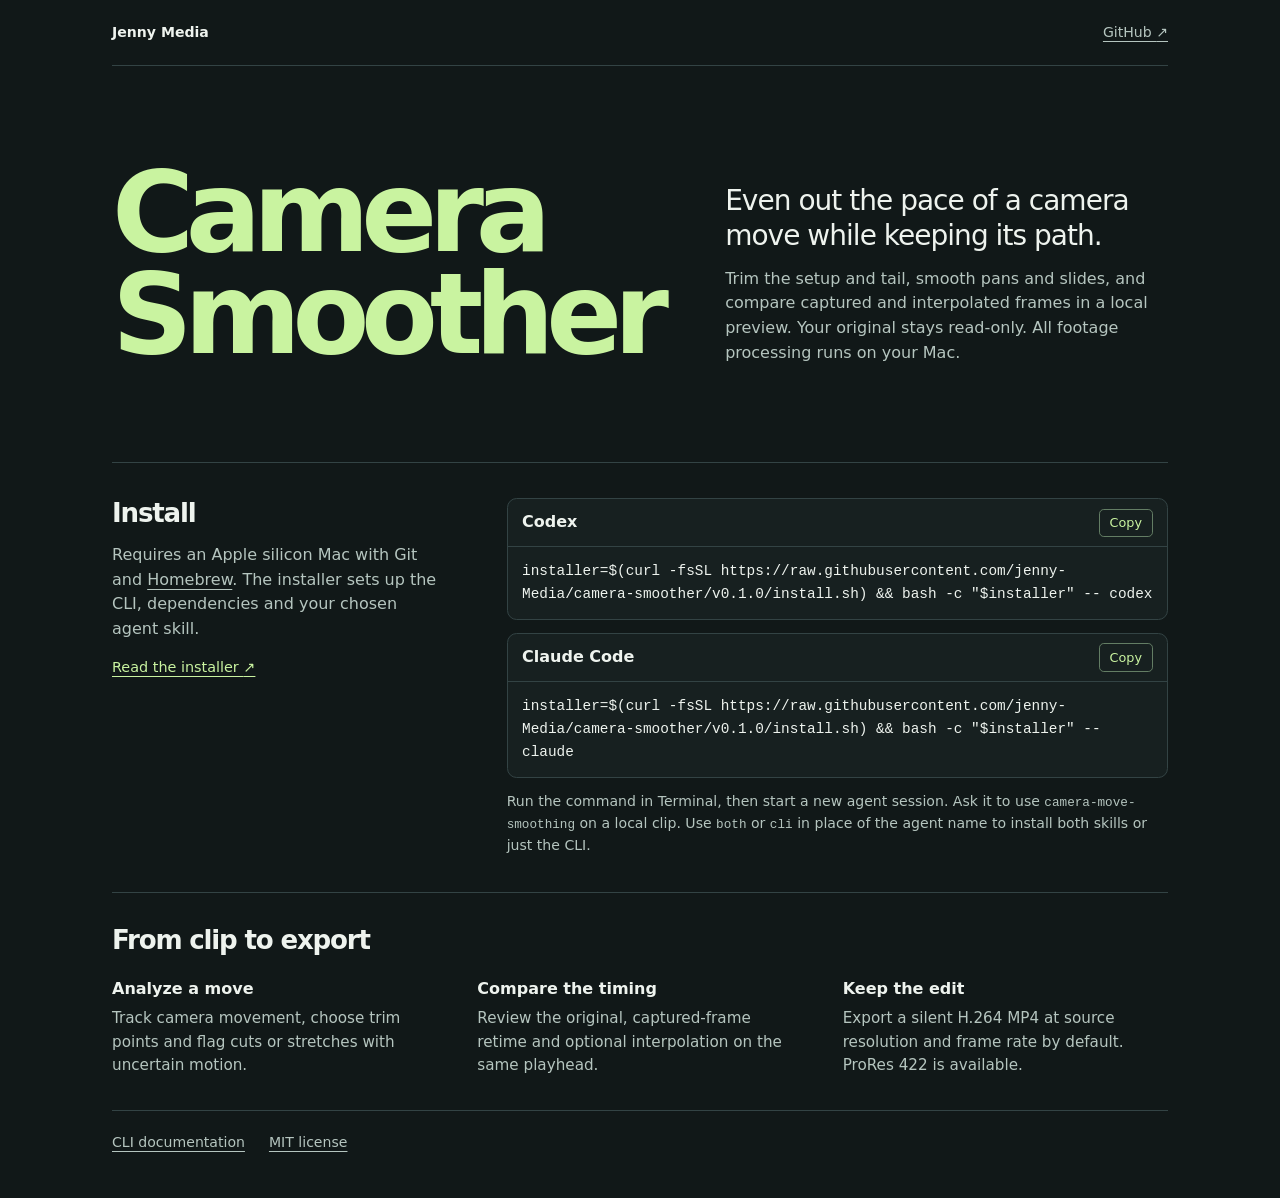
==== site/index.html @ d66e1d0a "Use smooth.jenny.media for the install site" ====
<!doctype html>
<html lang="en">
<head>
  <meta charset="utf-8">
  <meta name="viewport" content="width=device-width, initial-scale=1">
  <meta name="description" content="Even out pans, slides and push-ins on your Mac. Install the open-source Camera Smoother CLI for Codex or Claude Code.">
  <meta name="theme-color" content="#111818">
  <link rel="canonical" href="https://smooth.jenny.media/">
  <link rel="stylesheet" href="style.css">
  <script src="copy.js" defer></script>
  <title>Camera Smoother · Local camera-move retiming</title>
</head>
<body>
  <header class="shell masthead">
    <a class="publisher" href="https://jenny.media/">Jenny Media</a>
    <a href="https://github.com/jenny-Media/camera-smoother">GitHub <span aria-hidden="true">↗</span></a>
  </header>
  <main class="shell">
    <section class="intro" aria-labelledby="title">
      <h1 id="title">Camera<br>Smoother</h1>
      <div class="intro-copy">
        <p class="lede">Even out the pace of a camera move while keeping its path.</p>
        <p>Trim the setup and tail, smooth pans and slides, and compare captured and interpolated frames in a local preview. Your original stays read-only. All footage processing runs on your Mac.</p>
      </div>
    </section>

    <section class="installation" aria-labelledby="install">
      <div class="section-copy">
        <h2 id="install">Install</h2>
        <p>Requires an Apple silicon Mac with Git and <a href="https://brew.sh/">Homebrew</a>. The installer sets up the CLI, dependencies and your chosen agent skill.</p>
        <a class="text-link" href="https://github.com/jenny-Media/camera-smoother/blob/v0.1.0/install.sh">Read the installer <span aria-hidden="true">↗</span></a>
      </div>
      <div class="commands">
        <div class="command">
          <div class="command-header"><h3>Codex</h3><button type="button" data-copy="codex-command" aria-label="Copy Codex install command" hidden>Copy</button></div>
          <pre><code id="codex-command">installer=$(curl -fsSL https://raw.githubusercontent.com/jenny-Media/camera-smoother/v0.1.0/install.sh) &amp;&amp; bash -c "$installer" -- codex</code></pre>
        </div>
        <div class="command">
          <div class="command-header"><h3>Claude Code</h3><button type="button" data-copy="claude-command" aria-label="Copy Claude Code install command" hidden>Copy</button></div>
          <pre><code id="claude-command">installer=$(curl -fsSL https://raw.githubusercontent.com/jenny-Media/camera-smoother/v0.1.0/install.sh) &amp;&amp; bash -c "$installer" -- claude</code></pre>
        </div>
        <p class="next-step">Run the command in Terminal, then start a new agent session. Ask it to use <code>camera-move-smoothing</code> on a local clip. Use <code>both</code> or <code>cli</code> in place of the agent name to install both skills or just the CLI.</p>
        <p class="copy-status" role="status"></p>
      </div>
    </section>

    <section class="details" aria-labelledby="workflow">
      <h2 id="workflow">From clip to export</h2>
      <ol>
        <li><h3>Analyze a move</h3><p>Track camera movement, choose trim points and flag cuts or stretches with uncertain motion.</p></li>
        <li><h3>Compare the timing</h3><p>Review the original, captured-frame retime and optional interpolation on the same playhead.</p></li>
        <li><h3>Keep the edit</h3><p>Export a silent H.264 MP4 at source resolution and frame rate by default. ProRes 422 is available.</p></li>
      </ol>
    </section>
  </main>
  <footer class="shell footer">
    <a href="https://github.com/jenny-Media/camera-smoother#readme">CLI documentation</a>
    <a href="https://github.com/jenny-Media/camera-smoother/blob/main/LICENSE">MIT license</a>
  </footer>
</body>
</html>
---- site/style.css ----
:root {
  color-scheme: dark;
  --background: #111818;
  --surface: #172020;
  --line: #334344;
  --ink: #eef3ee;
  --muted: #b5c5bf;
  --accent: #c9f3a0;
  font: 100%/1.55 system-ui, sans-serif;
  color: var(--ink);
  background: var(--background);
}

* { box-sizing: border-box; }
body { margin: 0; }
a { color: inherit; text-underline-offset: .25em; }
a:hover { color: var(--accent); }
button { font: inherit; }
h1, h2, h3, p, pre, ol { margin: 0; }
.shell { width: min(calc(100% - 3rem), 66rem); margin-inline: auto; }
.masthead, .footer {
  display: flex;
  flex-wrap: wrap;
  justify-content: space-between;
  gap: .8rem 1.5rem;
  padding-block: 1.35rem;
  color: var(--muted);
  font-size: .88rem;
}
.masthead { border-bottom: 1px solid var(--line); }
.publisher { color: var(--ink); font-weight: 670; text-decoration: none; }
.intro {
  display: grid;
  grid-template-columns: 1.24fr 1fr;
  gap: 2rem 4rem;
  align-items: end;
  padding-block: clamp(3rem, 7.5vw, 6.6rem);
}
h1 {
  font-size: clamp(3.25rem, 8.8vw, 7rem);
  font-weight: 710;
  letter-spacing: -.075em;
  line-height: .91;
  color: var(--accent);
}
.intro-copy { max-width: 30rem; }
.intro-copy > * + *, .section-copy > * + * { margin-top: .85rem; }
.lede { font-size: clamp(1.25rem, 2.35vw, 1.75rem); line-height: 1.25; letter-spacing: -.035em; }
p { color: var(--muted); }
.lede { color: var(--ink); }
h2 { font-size: 1.63rem; letter-spacing: -.045em; line-height: 1.2; }
h3 { font-size: 1rem; }
.installation {
  display: grid;
  grid-template-columns: minmax(0, 1fr) minmax(0, 2fr);
  gap: 1.65rem 4rem;
  padding-block: 2.2rem;
  border-top: 1px solid var(--line);
}
.text-link { display: inline-block; color: var(--accent); font-size: .9rem; }
.commands { display: grid; gap: .8rem; }
.command { min-width: 0; border: 1px solid var(--line); border-radius: .6rem; background: var(--surface); }
.command-header {
  display: flex;
  justify-content: space-between;
  align-items: center;
  gap: 1rem;
  padding: .6rem .9rem;
  border-bottom: 1px solid var(--line);
  min-height: 2.85rem;
}
.command button {
  padding: .2rem .6rem;
  border: 1px solid #637d64;
  border-radius: .3rem;
  background: transparent;
  color: var(--accent);
  font-size: .8rem;
  cursor: pointer;
}
.command button:hover { background: var(--accent); color: var(--background); }
code { font: .9em/1.6 ui-monospace, Menlo, monospace; }
pre { padding: .8rem .9rem; white-space: pre-wrap; overflow-wrap: anywhere; }
.next-step, .copy-status { font-size: .88rem; }
.copy-status:empty { display: none; }
.copy-status { color: var(--accent); }
.details { padding-block: 2rem; border-top: 1px solid var(--line); }
.details ol {
  list-style: none;
  padding: 0;
  display: grid;
  grid-template-columns: repeat(3, 1fr);
  gap: 1.2rem 2.5rem;
  margin-top: 1.25rem;
}
.details p { margin-top: .35rem; font-size: .95rem; }
.footer { border-top: 1px solid var(--line); justify-content: flex-start; }

@media (max-width: 45rem) {
  .intro, .installation { grid-template-columns: 1fr; }
  .details ol { grid-template-columns: 1fr; }
}

@media (max-width: 25rem) {
  .shell { width: calc(100% - 2rem); }
}
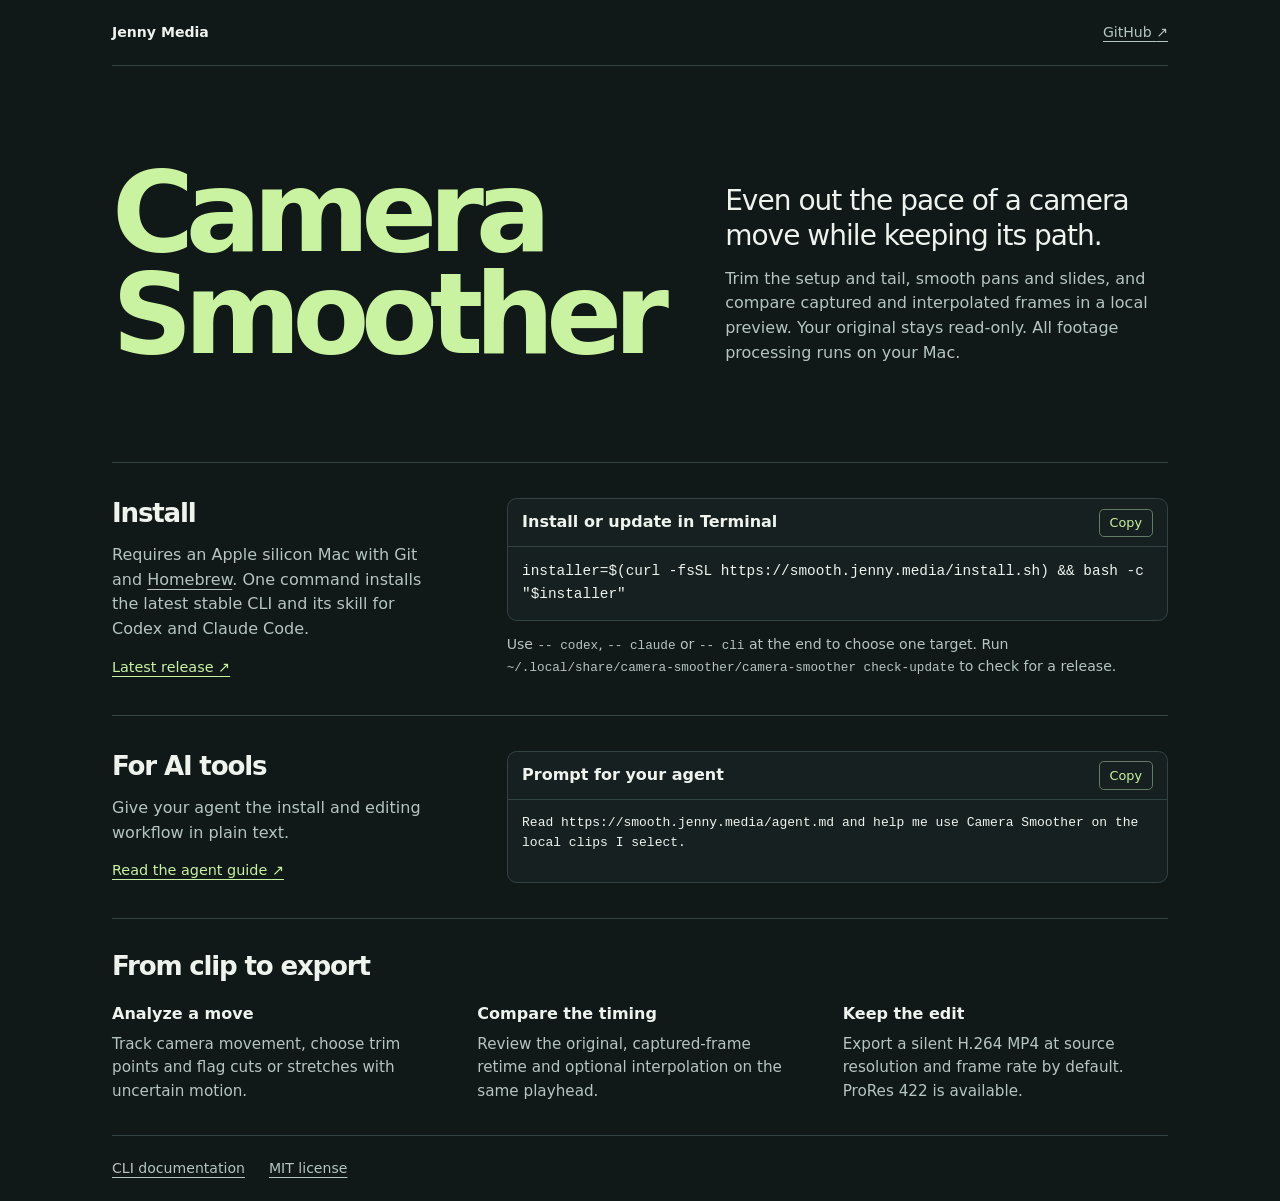
==== commit 87d91e95: "Publish one installer, safe upgrades, and an agent guide" ====
--- a/site/index.html
+++ b/site/index.html
@@ -27,19 +27,30 @@
     <section class="installation" aria-labelledby="install">
       <div class="section-copy">
         <h2 id="install">Install</h2>
-        <p>Requires an Apple silicon Mac with Git and <a href="https://brew.sh/">Homebrew</a>. The installer sets up the CLI, dependencies and your chosen agent skill.</p>
-        <a class="text-link" href="https://github.com/jenny-Media/camera-smoother/blob/v0.1.0/install.sh">Read the installer <span aria-hidden="true">↗</span></a>
+        <p>Requires an Apple silicon Mac with Git and <a href="https://brew.sh/">Homebrew</a>. One command installs the latest stable CLI and its skill for Codex and Claude Code.</p>
+        <a class="text-link" href="https://github.com/Jenny-Media/camera-smoother/releases/latest">Latest release <span aria-hidden="true">↗</span></a>
       </div>
       <div class="commands">
         <div class="command">
-          <div class="command-header"><h3>Codex</h3><button type="button" data-copy="codex-command" aria-label="Copy Codex install command" hidden>Copy</button></div>
-          <pre><code id="codex-command">installer=$(curl -fsSL https://raw.githubusercontent.com/jenny-Media/camera-smoother/v0.1.0/install.sh) &amp;&amp; bash -c "$installer" -- codex</code></pre>
+          <div class="command-header"><h3>Install or update in Terminal</h3><button type="button" data-copy="install-command" aria-label="Copy install command" hidden>Copy</button></div>
+          <pre><code id="install-command">installer=$(curl -fsSL https://smooth.jenny.media/install.sh) &amp;&amp; bash -c "$installer"</code></pre>
         </div>
+        <p class="next-step">Use <code>-- codex</code>, <code>-- claude</code> or <code>-- cli</code> at the end to choose one target. Run <code>~/.local/share/camera-smoother/camera-smoother check-update</code> to check for a release.</p>
+        <p class="copy-status" role="status"></p>
+      </div>
+    </section>
+
+    <section class="installation" aria-labelledby="agent">
+      <div class="section-copy">
+        <h2 id="agent">For AI tools</h2>
+        <p>Give your agent the install and editing workflow in plain text.</p>
+        <a class="text-link" href="agent.md">Read the agent guide <span aria-hidden="true">↗</span></a>
+      </div>
+      <div class="commands">
         <div class="command">
-          <div class="command-header"><h3>Claude Code</h3><button type="button" data-copy="claude-command" aria-label="Copy Claude Code install command" hidden>Copy</button></div>
-          <pre><code id="claude-command">installer=$(curl -fsSL https://raw.githubusercontent.com/jenny-Media/camera-smoother/v0.1.0/install.sh) &amp;&amp; bash -c "$installer" -- claude</code></pre>
+          <div class="command-header"><h3>Prompt for your agent</h3><button type="button" data-copy="agent-prompt" aria-label="Copy agent prompt" hidden>Copy</button></div>
+          <pre id="agent-prompt">Read https://smooth.jenny.media/agent.md and help me use Camera Smoother on the local clips I select.</pre>
         </div>
-        <p class="next-step">Run the command in Terminal, then start a new agent session. Ask it to use <code>camera-move-smoothing</code> on a local clip. Use <code>both</code> or <code>cli</code> in place of the agent name to install both skills or just the CLI.</p>
         <p class="copy-status" role="status"></p>
       </div>
     </section>
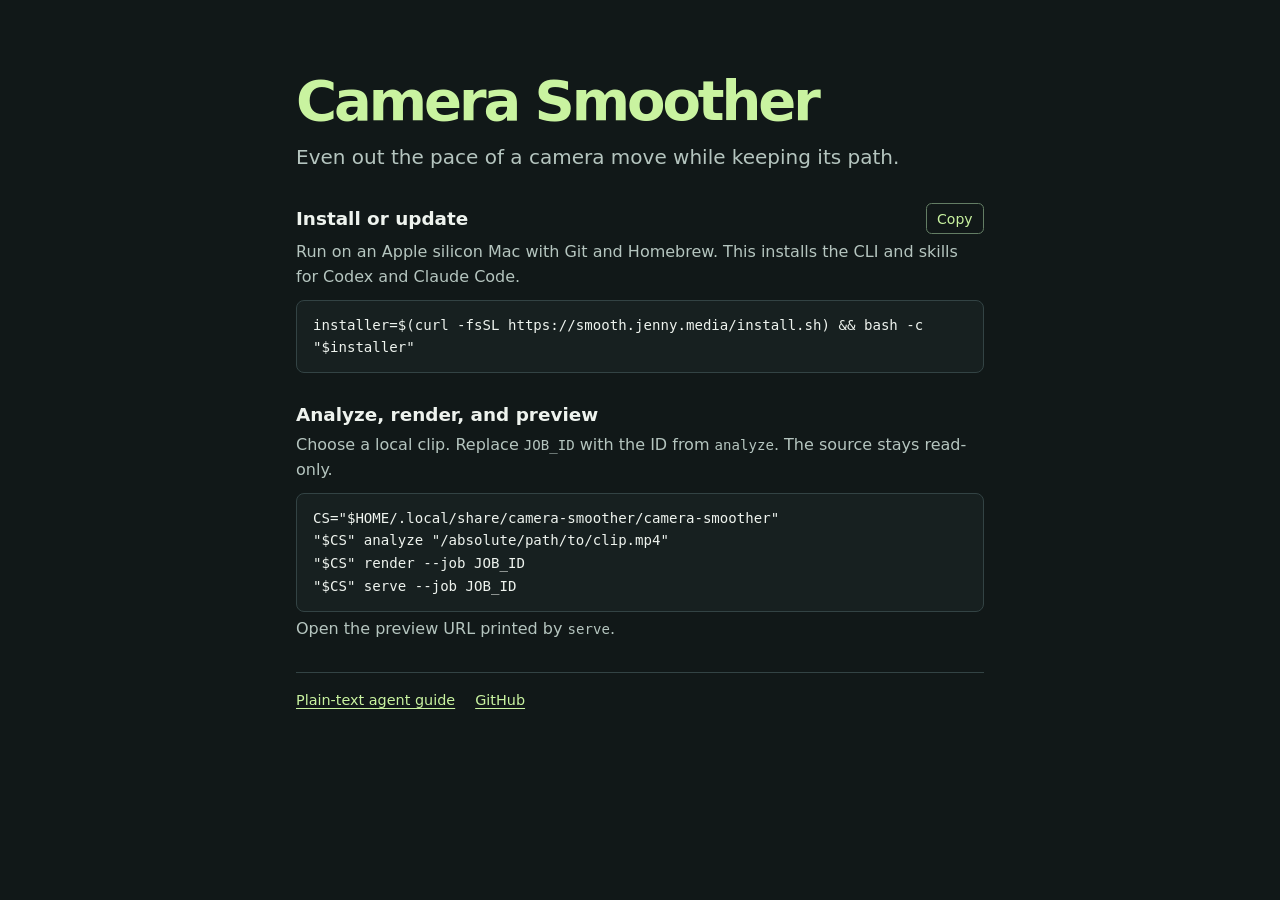
==== commit 18ad3df4: "Make the homepage a compact quickstart" ====
--- a/site/index.html
+++ b/site/index.html
@@ -3,70 +3,44 @@
 <head>
   <meta charset="utf-8">
   <meta name="viewport" content="width=device-width, initial-scale=1">
-  <meta name="description" content="Even out pans, slides and push-ins on your Mac. Install the open-source Camera Smoother CLI for Codex or Claude Code.">
+  <meta name="description" content="Install and use Camera Smoother to even out the pace of a recorded camera move on your Mac.">
   <meta name="theme-color" content="#111818">
   <link rel="canonical" href="https://smooth.jenny.media/">
   <link rel="stylesheet" href="style.css">
   <script src="copy.js" defer></script>
-  <title>Camera Smoother · Local camera-move retiming</title>
+  <title>Camera Smoother</title>
 </head>
 <body>
-  <header class="shell masthead">
-    <a class="publisher" href="https://jenny.media/">Jenny Media</a>
-    <a href="https://github.com/jenny-Media/camera-smoother">GitHub <span aria-hidden="true">↗</span></a>
-  </header>
   <main class="shell">
-    <section class="intro" aria-labelledby="title">
-      <h1 id="title">Camera<br>Smoother</h1>
-      <div class="intro-copy">
-        <p class="lede">Even out the pace of a camera move while keeping its path.</p>
-        <p>Trim the setup and tail, smooth pans and slides, and compare captured and interpolated frames in a local preview. Your original stays read-only. All footage processing runs on your Mac.</p>
+    <header>
+      <h1>Camera Smoother</h1>
+      <p class="intro">Even out the pace of a camera move while keeping its path.</p>
+    </header>
+
+    <section aria-labelledby="install">
+      <div class="section-heading">
+        <h2 id="install">Install or update</h2>
+        <button id="copy-install" type="button" aria-label="Copy install command" hidden>Copy</button>
       </div>
+      <p>Run on an Apple silicon Mac with Git and Homebrew. This installs the CLI and skills for Codex and Claude Code.</p>
+      <pre><code id="install-command">installer=$(curl -fsSL https://smooth.jenny.media/install.sh) &amp;&amp; bash -c "$installer"</code></pre>
+      <p id="copy-status" role="status"></p>
     </section>
 
-    <section class="installation" aria-labelledby="install">
-      <div class="section-copy">
-        <h2 id="install">Install</h2>
-        <p>Requires an Apple silicon Mac with Git and <a href="https://brew.sh/">Homebrew</a>. One command installs the latest stable CLI and its skill for Codex and Claude Code.</p>
-        <a class="text-link" href="https://github.com/Jenny-Media/camera-smoother/releases/latest">Latest release <span aria-hidden="true">↗</span></a>
-      </div>
-      <div class="commands">
-        <div class="command">
-          <div class="command-header"><h3>Install or update in Terminal</h3><button type="button" data-copy="install-command" aria-label="Copy install command" hidden>Copy</button></div>
-          <pre><code id="install-command">installer=$(curl -fsSL https://smooth.jenny.media/install.sh) &amp;&amp; bash -c "$installer"</code></pre>
-        </div>
-        <p class="next-step">Use <code>-- codex</code>, <code>-- claude</code> or <code>-- cli</code> at the end to choose one target. Run <code>~/.local/share/camera-smoother/camera-smoother check-update</code> to check for a release.</p>
-        <p class="copy-status" role="status"></p>
-      </div>
+    <section aria-labelledby="workflow">
+      <h2 id="workflow">Analyze, render, and preview</h2>
+      <p>Choose a local clip. Replace <code>JOB_ID</code> with the ID from <code>analyze</code>. The source stays read-only.</p>
+      <pre><code>CS="$HOME/.local/share/camera-smoother/camera-smoother"
+"$CS" analyze "/absolute/path/to/clip.mp4"
+"$CS" render --job JOB_ID
+"$CS" serve --job JOB_ID</code></pre>
+      <p>Open the preview URL printed by <code>serve</code>.</p>
     </section>
 
-    <section class="installation" aria-labelledby="agent">
-      <div class="section-copy">
-        <h2 id="agent">For AI tools</h2>
-        <p>Give your agent the install and editing workflow in plain text.</p>
-        <a class="text-link" href="agent.md">Read the agent guide <span aria-hidden="true">↗</span></a>
-      </div>
-      <div class="commands">
-        <div class="command">
-          <div class="command-header"><h3>Prompt for your agent</h3><button type="button" data-copy="agent-prompt" aria-label="Copy agent prompt" hidden>Copy</button></div>
-          <pre id="agent-prompt">Read https://smooth.jenny.media/agent.md and help me use Camera Smoother on the local clips I select.</pre>
-        </div>
-        <p class="copy-status" role="status"></p>
-      </div>
-    </section>
-
-    <section class="details" aria-labelledby="workflow">
-      <h2 id="workflow">From clip to export</h2>
-      <ol>
-        <li><h3>Analyze a move</h3><p>Track camera movement, choose trim points and flag cuts or stretches with uncertain motion.</p></li>
-        <li><h3>Compare the timing</h3><p>Review the original, captured-frame retime and optional interpolation on the same playhead.</p></li>
-        <li><h3>Keep the edit</h3><p>Export a silent H.264 MP4 at source resolution and frame rate by default. ProRes 422 is available.</p></li>
-      </ol>
-    </section>
+    <footer>
+      <a href="/agent.md">Plain-text agent guide</a>
+      <a href="https://github.com/Jenny-Media/camera-smoother">GitHub</a>
+    </footer>
   </main>
-  <footer class="shell footer">
-    <a href="https://github.com/jenny-Media/camera-smoother#readme">CLI documentation</a>
-    <a href="https://github.com/jenny-Media/camera-smoother/blob/main/LICENSE">MIT license</a>
-  </footer>
 </body>
 </html>
--- a/site/style.css
+++ b/site/style.css
@@ -12,95 +12,70 @@
 }
 
 * { box-sizing: border-box; }
-body { margin: 0; }
-a { color: inherit; text-underline-offset: .25em; }
-a:hover { color: var(--accent); }
-button { font: inherit; }
-h1, h2, h3, p, pre, ol { margin: 0; }
-.shell { width: min(calc(100% - 3rem), 66rem); margin-inline: auto; }
-.masthead, .footer {
-  display: flex;
-  flex-wrap: wrap;
-  justify-content: space-between;
-  gap: .8rem 1.5rem;
-  padding-block: 1.35rem;
-  color: var(--muted);
-  font-size: .88rem;
+body, h1, h2, p, pre { margin: 0; }
+a { color: var(--accent); text-underline-offset: .23em; }
+a:hover { color: var(--ink); }
+
+.shell {
+  width: min(calc(100% - 2.5rem), 43rem);
+  margin-inline: auto;
+  padding-block: clamp(2rem, 7vw, 4.5rem) 2rem;
 }
-.masthead { border-bottom: 1px solid var(--line); }
-.publisher { color: var(--ink); font-weight: 670; text-decoration: none; }
-.intro {
-  display: grid;
-  grid-template-columns: 1.24fr 1fr;
-  gap: 2rem 4rem;
-  align-items: end;
-  padding-block: clamp(3rem, 7.5vw, 6.6rem);
-}
+
 h1 {
-  font-size: clamp(3.25rem, 8.8vw, 7rem);
+  font-size: clamp(2.2rem, 7vw, 3.5rem);
   font-weight: 710;
-  letter-spacing: -.075em;
-  line-height: .91;
+  letter-spacing: -.055em;
+  line-height: 1.05;
   color: var(--accent);
 }
-.intro-copy { max-width: 30rem; }
-.intro-copy > * + *, .section-copy > * + * { margin-top: .85rem; }
-.lede { font-size: clamp(1.25rem, 2.35vw, 1.75rem); line-height: 1.25; letter-spacing: -.035em; }
+
 p { color: var(--muted); }
-.lede { color: var(--ink); }
-h2 { font-size: 1.63rem; letter-spacing: -.045em; line-height: 1.2; }
-h3 { font-size: 1rem; }
-.installation {
-  display: grid;
-  grid-template-columns: minmax(0, 1fr) minmax(0, 2fr);
-  gap: 1.65rem 4rem;
-  padding-block: 2.2rem;
-  border-top: 1px solid var(--line);
+.intro {
+  margin-top: .7rem;
+  font-size: clamp(1.05rem, 3vw, 1.25rem);
 }
-.text-link { display: inline-block; color: var(--accent); font-size: .9rem; }
-.commands { display: grid; gap: .8rem; }
-.command { min-width: 0; border: 1px solid var(--line); border-radius: .6rem; background: var(--surface); }
-.command-header {
+section { margin-top: 1.9rem; }
+h2 { font-size: 1.15rem; line-height: 1.3; }
+section p { margin-top: .35rem; }
+
+.section-heading {
   display: flex;
   justify-content: space-between;
   align-items: center;
   gap: 1rem;
-  padding: .6rem .9rem;
-  border-bottom: 1px solid var(--line);
-  min-height: 2.85rem;
 }
-.command button {
-  padding: .2rem .6rem;
+
+button {
+  padding: .2rem .65rem;
   border: 1px solid #637d64;
-  border-radius: .3rem;
+  border-radius: .35rem;
   background: transparent;
   color: var(--accent);
-  font-size: .8rem;
+  font: .875rem/1.6 system-ui, sans-serif;
   cursor: pointer;
 }
-.command button:hover { background: var(--accent); color: var(--background); }
-code { font: .9em/1.6 ui-monospace, Menlo, monospace; }
-pre { padding: .8rem .9rem; white-space: pre-wrap; overflow-wrap: anywhere; }
-.next-step, .copy-status { font-size: .88rem; }
-.copy-status:empty { display: none; }
-.copy-status { color: var(--accent); }
-.details { padding-block: 2rem; border-top: 1px solid var(--line); }
-.details ol {
-  list-style: none;
-  padding: 0;
-  display: grid;
-  grid-template-columns: repeat(3, 1fr);
-  gap: 1.2rem 2.5rem;
-  margin-top: 1.25rem;
+button:hover { background: var(--accent); color: var(--background); }
+
+pre {
+  margin-top: .65rem;
+  padding: .8rem 1rem;
+  border: 1px solid var(--line);
+  border-radius: .5rem;
+  background: var(--surface);
+  white-space: pre-wrap;
+  overflow-wrap: anywhere;
 }
-.details p { margin-top: .35rem; font-size: .95rem; }
-.footer { border-top: 1px solid var(--line); justify-content: flex-start; }
+code { font: .88em/1.62 ui-monospace, Menlo, monospace; }
+#copy-status:empty { display: none; }
+#copy-status { color: var(--accent); font-size: .875rem; }
 
-@media (max-width: 45rem) {
-  .intro, .installation { grid-template-columns: 1fr; }
-  .details ol { grid-template-columns: 1fr; }
+footer {
+  display: flex;
+  flex-wrap: wrap;
+  gap: .5rem 1.25rem;
+  margin-top: 1.9rem;
+  padding-top: 1rem;
+  border-top: 1px solid var(--line);
+  font-size: .9rem;
 }
-
-@media (max-width: 25rem) {
-  .shell { width: calc(100% - 2rem); }
-}
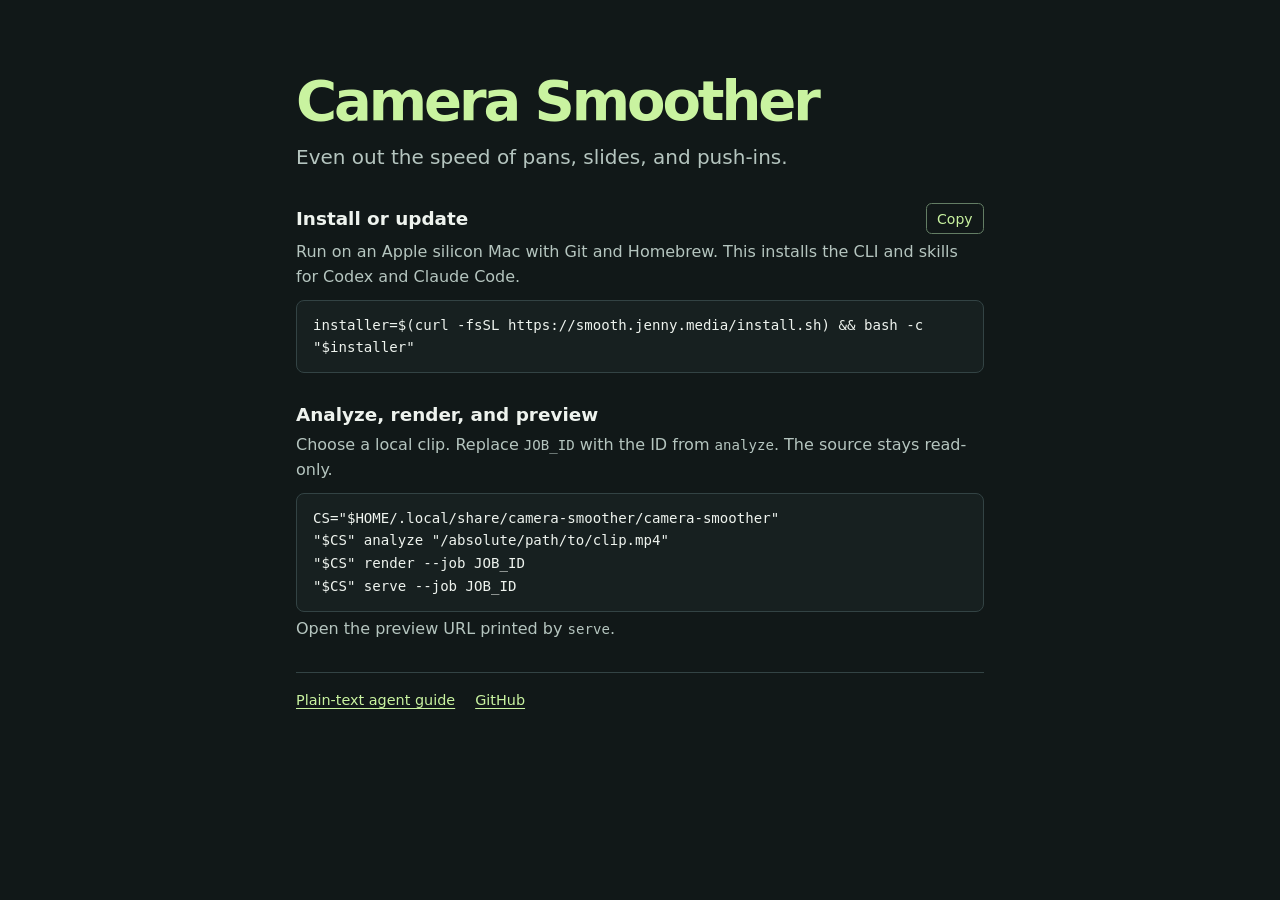
==== commit 903a1274: "Lead with camera moves on the homepage" ====
--- a/site/index.html
+++ b/site/index.html
@@ -3,7 +3,7 @@
 <head>
   <meta charset="utf-8">
   <meta name="viewport" content="width=device-width, initial-scale=1">
-  <meta name="description" content="Install and use Camera Smoother to even out the pace of a recorded camera move on your Mac.">
+  <meta name="description" content="Even out the speed of pans, slides, and push-ins on your Mac with Camera Smoother.">
   <meta name="theme-color" content="#111818">
   <link rel="canonical" href="https://smooth.jenny.media/">
   <link rel="stylesheet" href="style.css">
@@ -14,7 +14,7 @@
   <main class="shell">
     <header>
       <h1>Camera Smoother</h1>
-      <p class="intro">Even out the pace of a camera move while keeping its path.</p>
+      <p class="intro">Even out the speed of pans, slides, and push-ins.</p>
     </header>
 
     <section aria-labelledby="install">
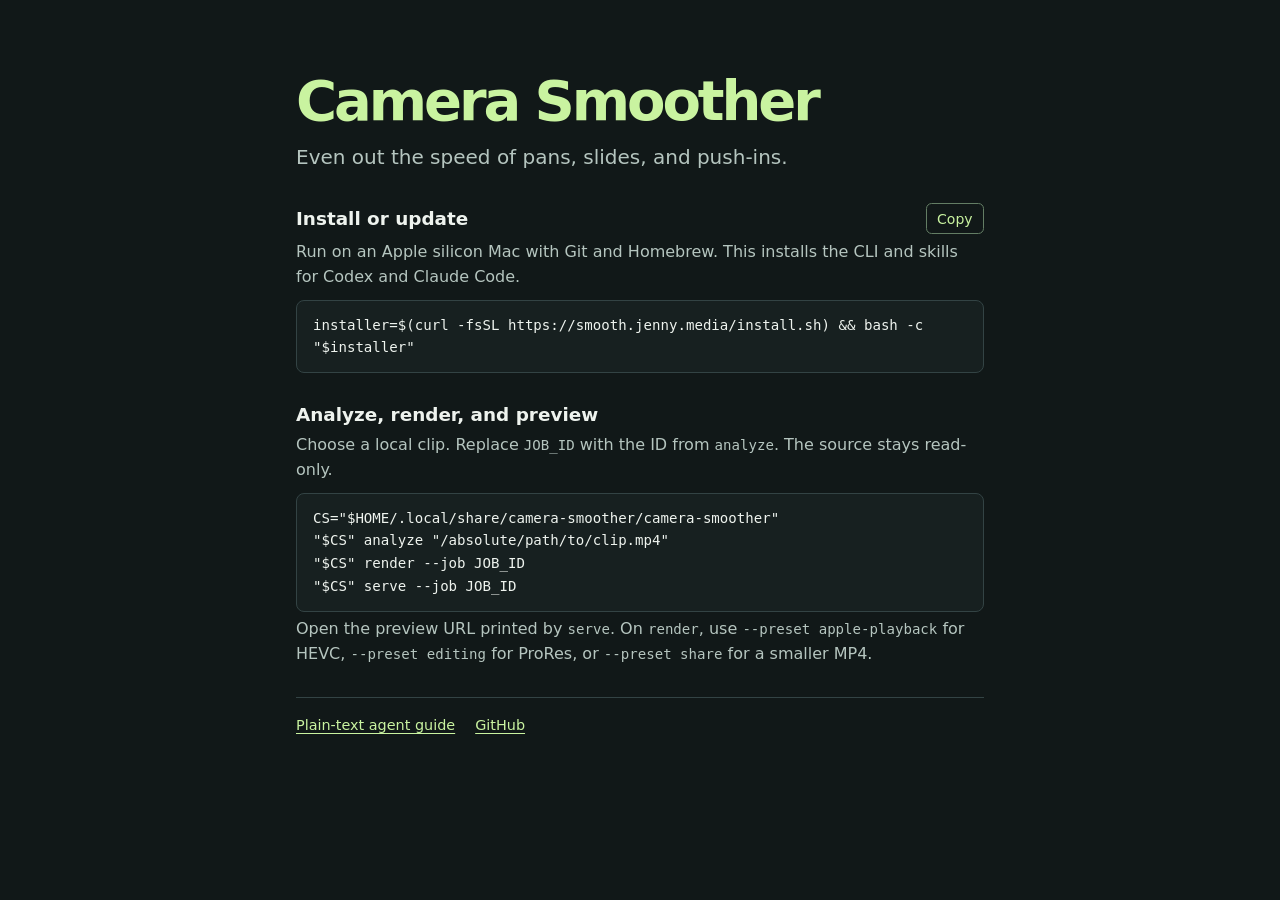
==== commit 66d96f28: "Add purpose-based exports and conservative Auto interpolation" ====
--- a/site/index.html
+++ b/site/index.html
@@ -34,7 +34,7 @@
 "$CS" analyze "/absolute/path/to/clip.mp4"
 "$CS" render --job JOB_ID
 "$CS" serve --job JOB_ID</code></pre>
-      <p>Open the preview URL printed by <code>serve</code>.</p>
+      <p>Open the preview URL printed by <code>serve</code>. On <code>render</code>, use <code>--preset apple-playback</code> for HEVC, <code>--preset editing</code> for ProRes, or <code>--preset share</code> for a smaller MP4.</p>
     </section>
 
     <footer>
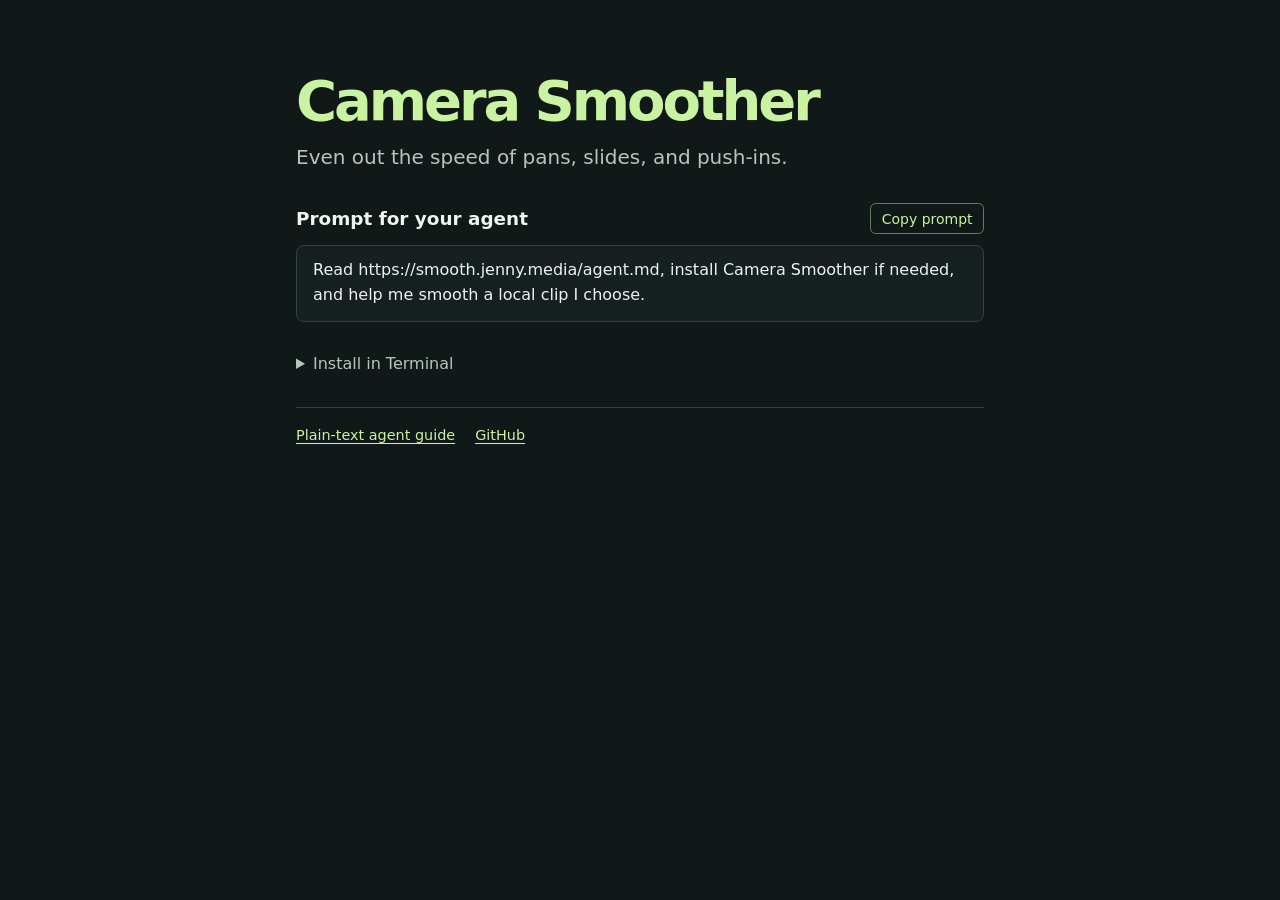
==== commit b138a35d: "Make the AI prompt the homepage focus" ====
--- a/site/index.html
+++ b/site/index.html
@@ -17,25 +17,22 @@
       <p class="intro">Even out the speed of pans, slides, and push-ins.</p>
     </header>
 
-    <section aria-labelledby="install">
+    <section aria-labelledby="prompt-heading">
       <div class="section-heading">
-        <h2 id="install">Install or update</h2>
-        <button id="copy-install" type="button" aria-label="Copy install command" hidden>Copy</button>
+        <h2 id="prompt-heading">Prompt for your agent</h2>
+        <button type="button" data-copy="agent-prompt" hidden>Copy prompt</button>
       </div>
-      <p>Run on an Apple silicon Mac with Git and Homebrew. This installs the CLI and skills for Codex and Claude Code.</p>
-      <pre><code id="install-command">installer=$(curl -fsSL https://smooth.jenny.media/install.sh) &amp;&amp; bash -c "$installer"</code></pre>
-      <p id="copy-status" role="status"></p>
+      <p class="prompt" id="agent-prompt">Read https://smooth.jenny.media/agent.md, install Camera Smoother if needed, and help me smooth a local clip I choose.</p>
+      <p class="copy-status" role="status"></p>
     </section>
 
-    <section aria-labelledby="workflow">
-      <h2 id="workflow">Analyze, render, and preview</h2>
-      <p>Choose a local clip. Replace <code>JOB_ID</code> with the ID from <code>analyze</code>. The source stays read-only.</p>
-      <pre><code>CS="$HOME/.local/share/camera-smoother/camera-smoother"
-"$CS" analyze "/absolute/path/to/clip.mp4"
-"$CS" render --job JOB_ID
-"$CS" serve --job JOB_ID</code></pre>
-      <p>Open the preview URL printed by <code>serve</code>. On <code>render</code>, use <code>--preset apple-playback</code> for HEVC, <code>--preset editing</code> for ProRes, or <code>--preset share</code> for a smaller MP4.</p>
-    </section>
+    <details>
+      <summary>Install in Terminal</summary>
+      <p>Requires an Apple silicon Mac with Git and Homebrew.</p>
+      <pre><code id="install-command">installer=$(curl -fsSL https://smooth.jenny.media/install.sh) &amp;&amp; bash -c "$installer"</code></pre>
+      <button type="button" data-copy="install-command" hidden>Copy install command</button>
+      <p class="copy-status" role="status"></p>
+    </details>
 
     <footer>
       <a href="/agent.md">Plain-text agent guide</a>
--- a/site/style.css
+++ b/site/style.css
@@ -35,9 +35,12 @@
   margin-top: .7rem;
   font-size: clamp(1.05rem, 3vw, 1.25rem);
 }
-section { margin-top: 1.9rem; }
+section, details { margin-top: 1.9rem; }
 h2 { font-size: 1.15rem; line-height: 1.3; }
-section p { margin-top: .35rem; }
+details p { margin-top: .45rem; }
+details button { margin-top: .65rem; }
+summary { width: fit-content; cursor: pointer; color: var(--muted); }
+summary:hover { color: var(--ink); }
 
 .section-heading {
   display: flex;
@@ -54,10 +57,11 @@
   color: var(--accent);
   font: .875rem/1.6 system-ui, sans-serif;
   cursor: pointer;
+  flex-shrink: 0;
 }
 button:hover { background: var(--accent); color: var(--background); }
 
-pre {
+pre, .prompt {
   margin-top: .65rem;
   padding: .8rem 1rem;
   border: 1px solid var(--line);
@@ -66,9 +70,10 @@
   white-space: pre-wrap;
   overflow-wrap: anywhere;
 }
+.prompt { color: var(--ink); }
 code { font: .88em/1.62 ui-monospace, Menlo, monospace; }
-#copy-status:empty { display: none; }
-#copy-status { color: var(--accent); font-size: .875rem; }
+.copy-status:empty { display: none; }
+.copy-status { margin-top: .35rem; color: var(--accent); font-size: .875rem; }
 
 footer {
   display: flex;
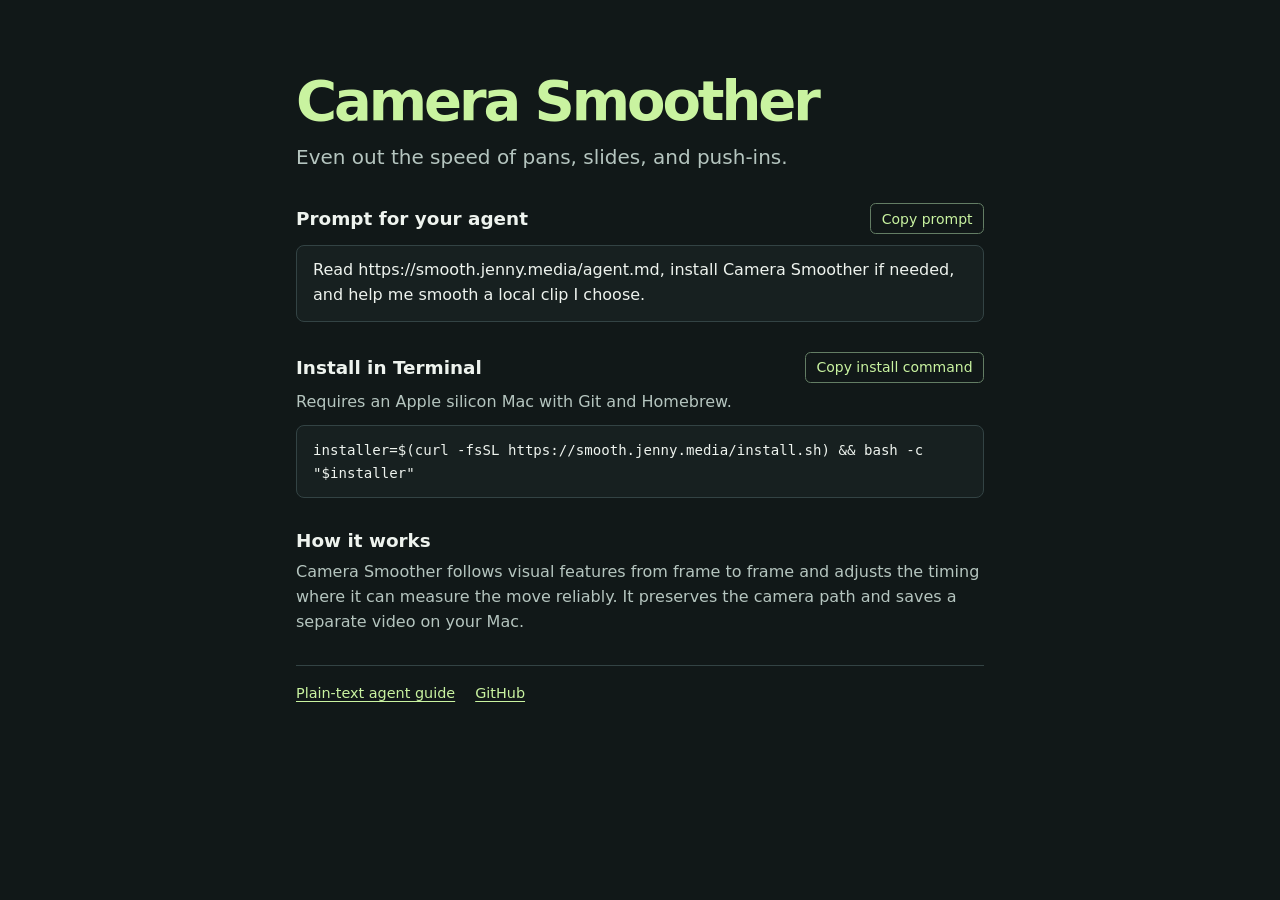
==== commit 5d985815: "Show the Terminal installer and explain retiming" ====
--- a/site/index.html
+++ b/site/index.html
@@ -26,13 +26,20 @@
       <p class="copy-status" role="status"></p>
     </section>
 
-    <details>
-      <summary>Install in Terminal</summary>
+    <section aria-labelledby="install-heading">
+      <div class="section-heading">
+        <h2 id="install-heading">Install in Terminal</h2>
+        <button type="button" data-copy="install-command" hidden>Copy install command</button>
+      </div>
       <p>Requires an Apple silicon Mac with Git and Homebrew.</p>
       <pre><code id="install-command">installer=$(curl -fsSL https://smooth.jenny.media/install.sh) &amp;&amp; bash -c "$installer"</code></pre>
-      <button type="button" data-copy="install-command" hidden>Copy install command</button>
       <p class="copy-status" role="status"></p>
-    </details>
+    </section>
+
+    <section aria-labelledby="how-heading">
+      <h2 id="how-heading">How it works</h2>
+      <p>Camera Smoother follows visual features from frame to frame and adjusts the timing where it can measure the move reliably. It preserves the camera path and saves a separate video on your Mac.</p>
+    </section>
 
     <footer>
       <a href="/agent.md">Plain-text agent guide</a>
--- a/site/style.css
+++ b/site/style.css
@@ -35,12 +35,9 @@
   margin-top: .7rem;
   font-size: clamp(1.05rem, 3vw, 1.25rem);
 }
-section, details { margin-top: 1.9rem; }
+section { margin-top: 1.9rem; }
 h2 { font-size: 1.15rem; line-height: 1.3; }
-details p { margin-top: .45rem; }
-details button { margin-top: .65rem; }
-summary { width: fit-content; cursor: pointer; color: var(--muted); }
-summary:hover { color: var(--ink); }
+section > p { margin-top: .45rem; }
 
 .section-heading {
   display: flex;
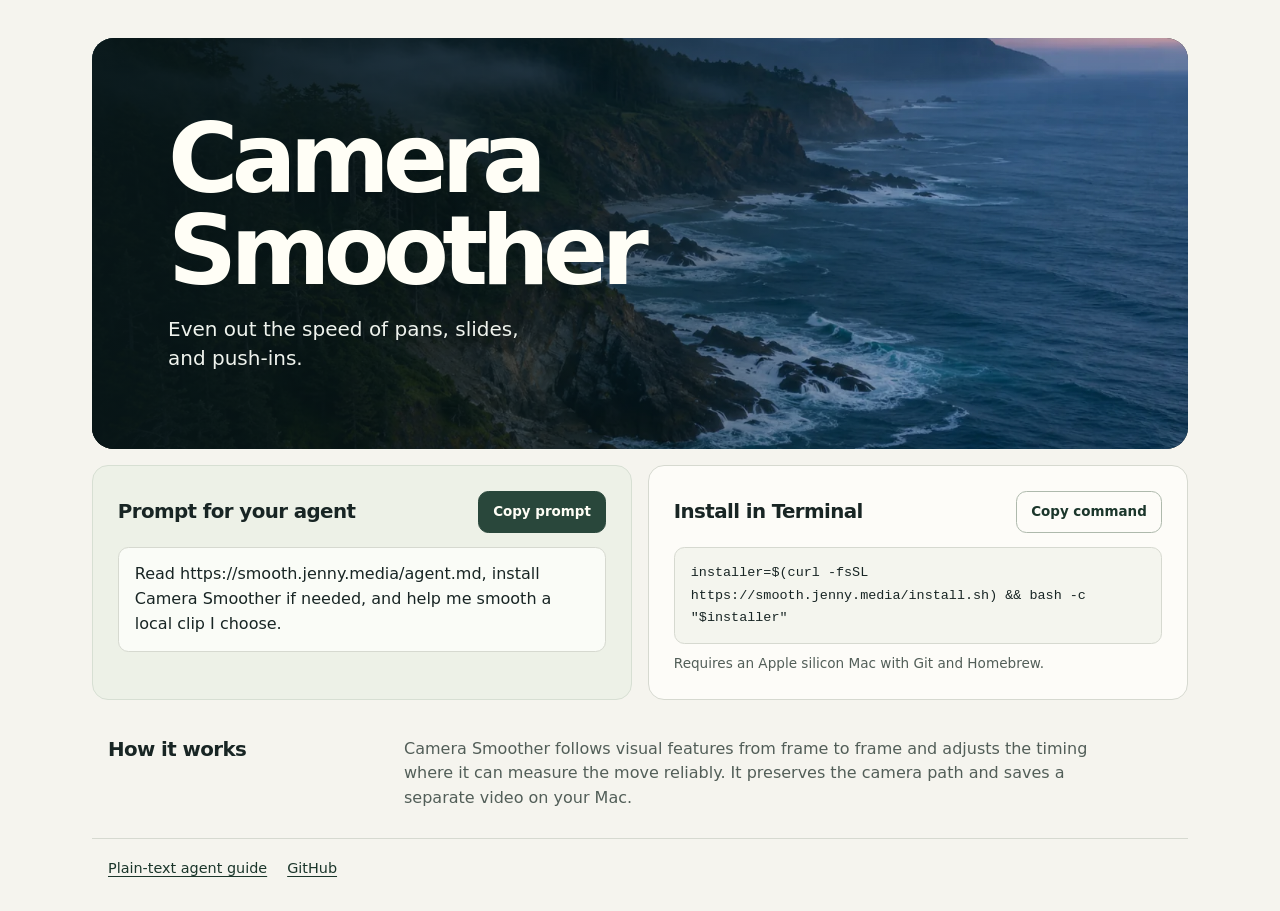
==== commit 238ed80a: "Redesign the Camera Smoother homepage" ====
--- a/site/index.html
+++ b/site/index.html
@@ -4,7 +4,7 @@
   <meta charset="utf-8">
   <meta name="viewport" content="width=device-width, initial-scale=1">
   <meta name="description" content="Even out the speed of pans, slides, and push-ins on your Mac with Camera Smoother.">
-  <meta name="theme-color" content="#111818">
+  <meta name="theme-color" content="#f5f4ee">
   <link rel="canonical" href="https://smooth.jenny.media/">
   <link rel="stylesheet" href="style.css">
   <script src="copy.js" defer></script>
@@ -12,31 +12,36 @@
 </head>
 <body>
   <main class="shell">
-    <header>
-      <h1>Camera Smoother</h1>
-      <p class="intro">Even out the speed of pans, slides, and push-ins.</p>
+    <header class="hero">
+      <img src="coastal-hero.webp" width="1440" height="811" alt="" fetchpriority="high">
+      <div class="hero-copy">
+        <h1>Camera Smoother</h1>
+        <p class="intro">Even out the speed of pans, slides, and push-ins.</p>
+      </div>
     </header>
 
-    <section aria-labelledby="prompt-heading">
-      <div class="section-heading">
-        <h2 id="prompt-heading">Prompt for your agent</h2>
-        <button type="button" data-copy="agent-prompt" hidden>Copy prompt</button>
-      </div>
-      <p class="prompt" id="agent-prompt">Read https://smooth.jenny.media/agent.md, install Camera Smoother if needed, and help me smooth a local clip I choose.</p>
-      <p class="copy-status" role="status"></p>
-    </section>
+    <div class="actions">
+      <section class="action agent" aria-labelledby="prompt-heading">
+        <div class="section-heading">
+          <h2 id="prompt-heading">Prompt for your agent</h2>
+          <button type="button" data-copy="agent-prompt" hidden>Copy prompt</button>
+        </div>
+        <p class="snippet" id="agent-prompt">Read https://smooth.jenny.media/agent.md, install Camera Smoother if needed, and help me smooth a local clip I choose.</p>
+        <p class="copy-status" role="status"></p>
+      </section>
 
-    <section aria-labelledby="install-heading">
-      <div class="section-heading">
-        <h2 id="install-heading">Install in Terminal</h2>
-        <button type="button" data-copy="install-command" hidden>Copy install command</button>
-      </div>
-      <p>Requires an Apple silicon Mac with Git and Homebrew.</p>
-      <pre><code id="install-command">installer=$(curl -fsSL https://smooth.jenny.media/install.sh) &amp;&amp; bash -c "$installer"</code></pre>
-      <p class="copy-status" role="status"></p>
-    </section>
+      <section class="action" aria-labelledby="install-heading">
+        <div class="section-heading">
+          <h2 id="install-heading">Install in Terminal</h2>
+          <button type="button" data-copy="install-command" hidden>Copy command</button>
+        </div>
+        <pre class="snippet"><code id="install-command">installer=$(curl -fsSL https://smooth.jenny.media/install.sh) &amp;&amp; bash -c "$installer"</code></pre>
+        <p class="requirements">Requires an Apple silicon Mac with Git and Homebrew.</p>
+        <p class="copy-status" role="status"></p>
+      </section>
+    </div>
 
-    <section aria-labelledby="how-heading">
+    <section class="how" aria-labelledby="how-heading">
       <h2 id="how-heading">How it works</h2>
       <p>Camera Smoother follows visual features from frame to frame and adjusts the timing where it can measure the move reliably. It preserves the camera path and saves a separate video on your Mac.</p>
     </section>
--- a/site/style.css
+++ b/site/style.css
@@ -1,83 +1,180 @@
 :root {
-  color-scheme: dark;
-  --background: #111818;
-  --surface: #172020;
-  --line: #334344;
-  --ink: #eef3ee;
-  --muted: #b5c5bf;
-  --accent: #c9f3a0;
+  color-scheme: light;
+  --paper: #f5f4ee;
+  --card: #fdfcf8;
+  --ink: #182524;
+  --muted: #525e58;
+  --line: #d6d9d0;
+  --green: #29473b;
+  --green-deep: #1b362b;
+  --green-light: #edf1e7;
   font: 100%/1.55 system-ui, sans-serif;
   color: var(--ink);
-  background: var(--background);
+  background: var(--paper);
 }
 
 * { box-sizing: border-box; }
 body, h1, h2, p, pre { margin: 0; }
-a { color: var(--accent); text-underline-offset: .23em; }
-a:hover { color: var(--ink); }
 
 .shell {
-  width: min(calc(100% - 2.5rem), 43rem);
+  width: min(calc(100% - 4rem), 68.5rem);
   margin-inline: auto;
-  padding-block: clamp(2rem, 7vw, 4.5rem) 2rem;
+  padding-block: clamp(1rem, 3vw, 2.6rem) 2rem;
+}
+
+.hero {
+  position: relative;
+  isolation: isolate;
+  display: grid;
+  align-items: center;
+  min-height: clamp(19rem, 38vw, 24rem);
+  padding: clamp(2.5rem, 6vw, 4.75rem);
+  overflow: hidden;
+  border-radius: 1.35rem;
+  color: #fffef6;
+  background: #17272d;
+}
+
+.hero img, .hero::after {
+  position: absolute;
+  inset: 0;
+  width: 100%;
+  height: 100%;
+}
+.hero img {
+  z-index: -2;
+  object-fit: cover;
+  object-position: center 53%;
+}
+.hero::after {
+  z-index: -1;
+  content: '';
+  background: linear-gradient(92deg, #081618eb, #081618a8 38%, #08161818 83%);
 }
 
 h1 {
-  font-size: clamp(2.2rem, 7vw, 3.5rem);
-  font-weight: 710;
-  letter-spacing: -.055em;
-  line-height: 1.05;
-  color: var(--accent);
+  max-width: 9ch;
+  font-size: clamp(3.35rem, 8vw, 6rem);
+  font-weight: 720;
+  letter-spacing: -.07em;
+  line-height: .95;
+}
+.intro {
+  max-width: 23rem;
+  margin-top: 1.15rem;
+  color: #eff3ed;
+  font-size: clamp(1rem, 1.9vw, 1.25rem);
+  line-height: 1.45;
+  text-wrap: pretty;
 }
 
-p { color: var(--muted); }
-.intro {
-  margin-top: .7rem;
-  font-size: clamp(1.05rem, 3vw, 1.25rem);
+.actions {
+  display: grid;
+  grid-template-columns: repeat(2, minmax(0, 1fr));
+  gap: 1rem;
+  margin-block: 1rem;
 }
-section { margin-top: 1.9rem; }
-h2 { font-size: 1.15rem; line-height: 1.3; }
-section > p { margin-top: .45rem; }
+
+.action {
+  padding: clamp(1rem, 2.75vw, 1.55rem);
+  border: 1px solid var(--line);
+  border-radius: 1rem;
+  background: var(--card);
+}
+.agent {
+  border-color: #d7dfd3;
+  background: var(--green-light);
+}
 
 .section-heading {
   display: flex;
   justify-content: space-between;
   align-items: center;
-  gap: 1rem;
+  gap: .7rem;
+}
+h2 {
+  font-size: clamp(1.07rem, 2vw, 1.24rem);
+  font-weight: 670;
+  letter-spacing: -.03em;
+  line-height: 1.25;
 }
 
 button {
-  padding: .2rem .65rem;
-  border: 1px solid #637d64;
-  border-radius: .35rem;
-  background: transparent;
-  color: var(--accent);
-  font: .875rem/1.6 system-ui, sans-serif;
+  flex-shrink: 0;
+  min-height: 2.65rem;
+  padding: 0 .9rem;
+  border: 1px solid #aeb9ac;
+  border-radius: .65rem;
+  background: var(--card);
+  color: var(--green-deep);
+  font: 650 .84rem/1.3 system-ui, sans-serif;
   cursor: pointer;
-  flex-shrink: 0;
 }
-button:hover { background: var(--accent); color: var(--background); }
+button:hover { background: var(--green-light); }
+.agent button {
+  border-color: var(--green);
+  background: var(--green);
+  color: #fffef6;
+}
+.agent button:hover { background: var(--green-deep); }
 
-pre, .prompt {
-  margin-top: .65rem;
-  padding: .8rem 1rem;
+.snippet {
+  margin-top: .85rem;
+  padding: .9rem 1rem;
   border: 1px solid var(--line);
-  border-radius: .5rem;
-  background: var(--surface);
-  white-space: pre-wrap;
+  border-radius: .65rem;
+  background: #f4f5ee;
   overflow-wrap: anywhere;
 }
-.prompt { color: var(--ink); }
-code { font: .88em/1.62 ui-monospace, Menlo, monospace; }
+.agent .snippet { background: #fafcf7; }
+pre.snippet { white-space: pre-wrap; }
+code { font: .84rem/1.65 ui-monospace, Menlo, monospace; }
+.requirements, .copy-status {
+  margin-top: .55rem;
+  color: var(--muted);
+  font-size: .85rem;
+}
+.copy-status { color: var(--green-deep); }
 .copy-status:empty { display: none; }
-.copy-status { margin-top: .35rem; color: var(--accent); font-size: .875rem; }
+
+.how {
+  display: grid;
+  grid-template-columns: minmax(8rem, 1fr) 3fr;
+  gap: .5rem 2.5rem;
+  align-items: start;
+  padding: 1.3rem clamp(0rem, 2vw, 1rem);
+}
+.how h2 { padding-top: .1rem; }
+.how p { max-width: 44rem; color: var(--muted); }
 
 footer {
   display: flex;
   flex-wrap: wrap;
   gap: .5rem 1.25rem;
-  margin-top: 1.9rem;
-  padding-top: 1rem;
+  margin-top: .4rem;
+  padding: 1.1rem clamp(0rem, 2vw, 1rem) 0;
   border-top: 1px solid var(--line);
   font-size: .9rem;
 }
+a {
+  color: var(--green-deep);
+  text-decoration-thickness: 1px;
+  text-underline-offset: .22em;
+}
+a:hover { text-decoration-thickness: 2px; }
+:focus-visible {
+  outline: 2px solid var(--green);
+  outline-offset: 4px;
+}
+
+@media (max-width: 44rem) {
+  .shell { width: calc(100% - 1.5rem); }
+  .hero {
+    min-height: 17rem;
+    padding: 1.55rem;
+    border-radius: 1rem;
+  }
+  .hero img { object-position: 59% center; }
+  .hero::after { background: linear-gradient(100deg, #081618e6, #08161855); }
+  .actions, .how { grid-template-columns: minmax(0, 1fr); }
+}
